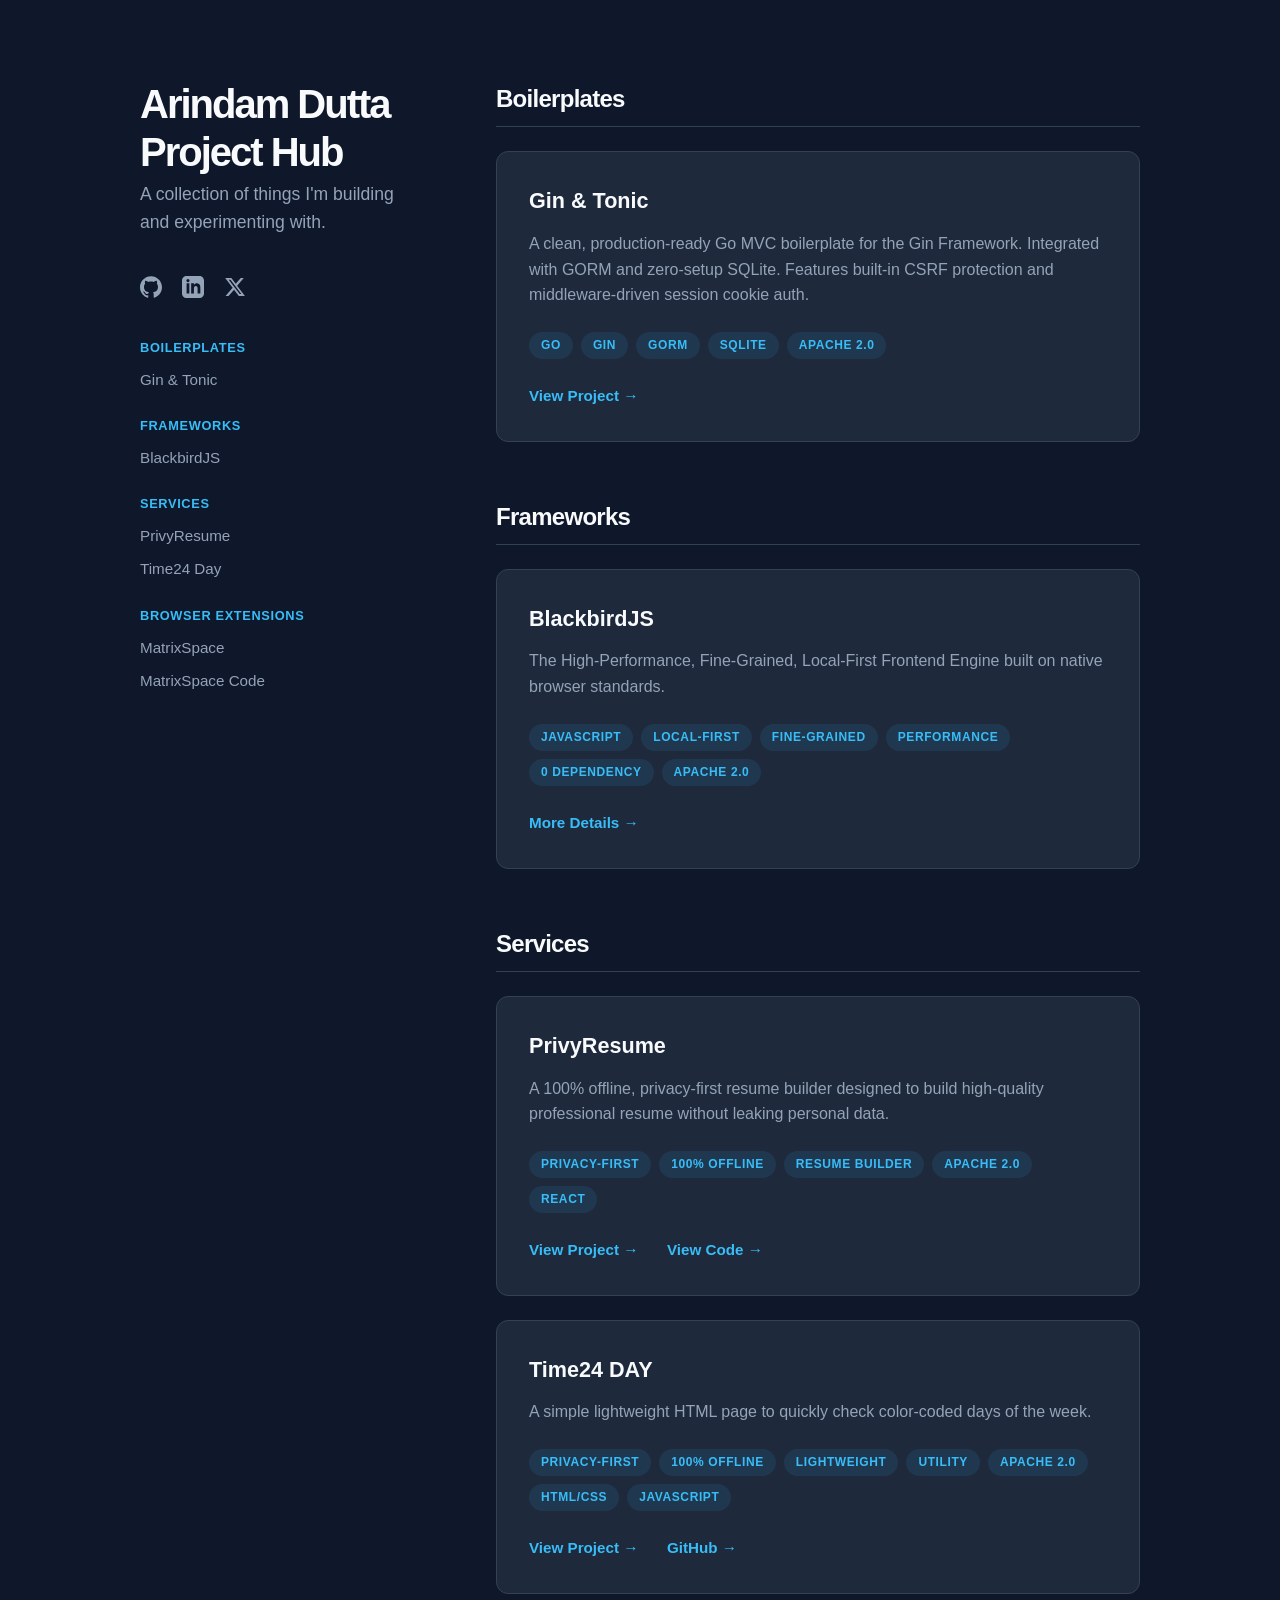
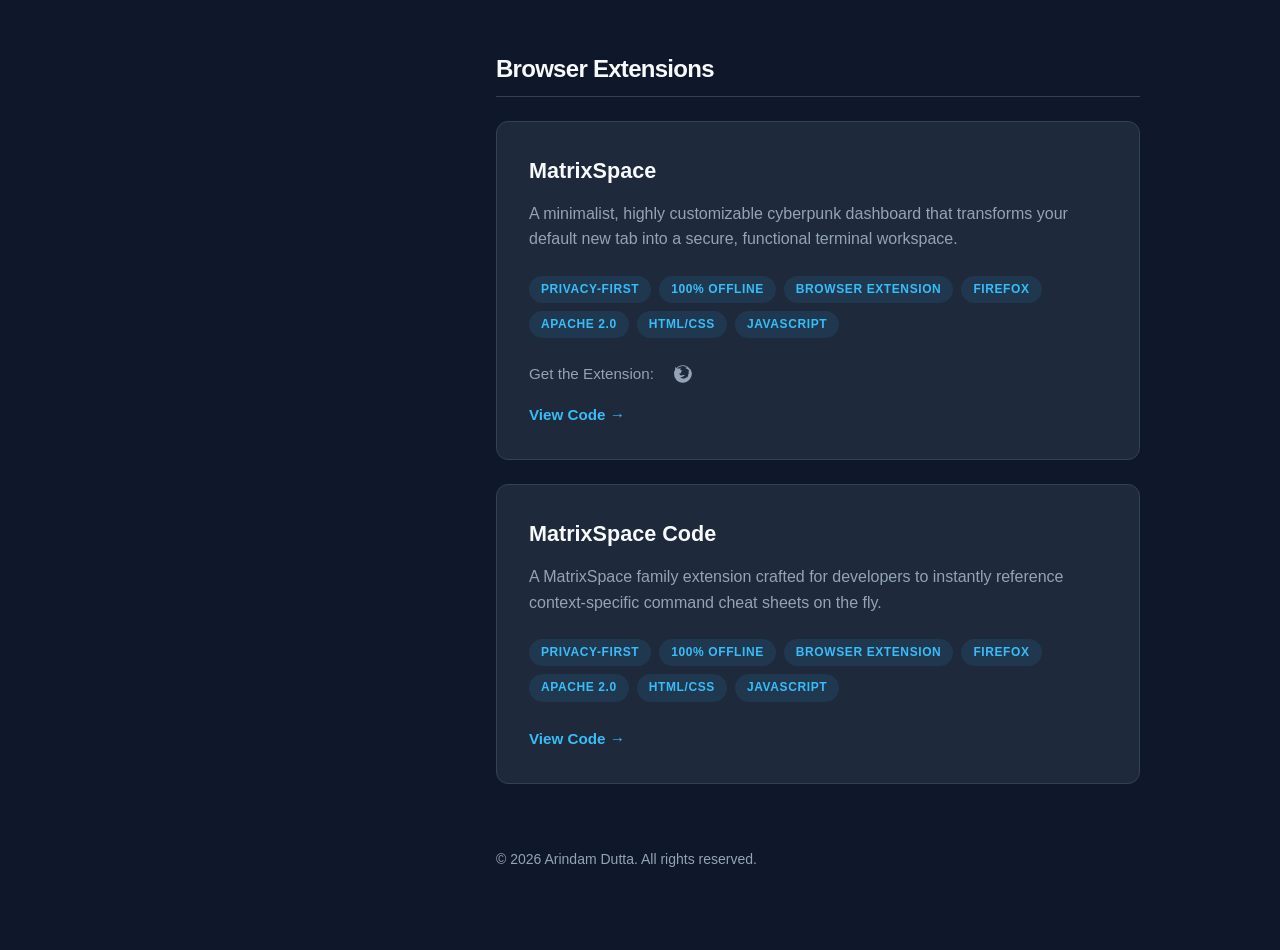
==== index.html @ efe8d9fe "Initial commit: Set up personal project hub hub site and license architecture" ====
<!DOCTYPE html>
<html lang="en">
<head>
    <meta charset="UTF-8">
    <meta name="viewport" content="width=device-width, initial-scale=1.0">
    <title>Project Hub | Arindam Dutta</title>
    <!-- Link to the external CSS file -->
    <link rel="stylesheet" href="style.css">
</head>
<body>

    <div class="container">
        <!-- Sidebar Section (Hidden completely on mobile, visible on desktop) -->
        <aside class="sidebar">
            <div class="sidebar-content">
                <div class="brand">
                    <h1>Arindam Dutta <br />Project Hub</h1>
                    <p>A collection of things I'm building and experimenting with.</p>
                </div>

                <!-- Social Icons Section -->
                <div class="social-links">
                    <a href="https://github.com/adu013" class="social-icon" target="_blank" rel="noopener noreferrer" title="GitHub">
                        <svg viewBox="0 0 24 24"><path d="M12 .297c-6.63 0-12 5.373-12 12 0 5.303 3.438 9.8 8.205 11.385.6.113.82-.258.82-.577 0-.285-.01-1.04-.015-2.04-3.338.724-4.042-1.61-4.042-1.61C4.422 18.07 3.633 17.7 3.633 17.7c-1.087-.744.084-.729.084-.729 1.205.084 1.838 1.236 1.838 1.236 1.07 1.835 2.809 1.305 3.495.998.108-.776.417-1.305.76-1.605-2.665-.3-5.466-1.332-5.466-5.93 0-1.31.465-2.38 1.235-3.22-.135-.303-.54-1.523.105-3.176 0 0 1.005-.322 3.3 1.23.96-.267 1.98-.399 3-.405 1.02.006 2.04.138 3 .405 2.28-1.552 3.285-1.23 3.285-1.23.645 1.653.24 2.873.12 3.176.765.84 1.23 1.91 1.23 3.22 0 4.61-2.805 5.625-5.475 5.92.42.36.81 1.096.81 2.22 0 1.606-.015 2.896-.015 3.286 0 .315.21.69.825.57C20.565 22.092 24 17.592 24 12.297c0-6.627-5.373-12-12-12"/></svg>
                    </a>
                    <a href="https://linkedin.com/in/adu013" class="social-icon" target="_blank" rel="noopener noreferrer" title="LinkedIn">
                        <svg viewBox="0 0 24 24"><path d="M19 0h-14c-2.761 0-5 2.239-5 5v14c0 2.761 2.239 5 5 5h14c2.762 0 5-2.239 5-5v-14c0-2.761-2.238-5-5-5zm-11 19h-3v-11h3v11zm-1.5-12.268c-.966 0-1.75-.779-1.75-1.75s.784-1.75 1.75-1.75 1.75.779 1.75 1.75-.784 1.75-1.75 1.75zm13.5 12.268h-3v-5.604c0-3.368-4-3.113-4 0v5.604h-3v-11h3v1.765c1.396-2.586 7-2.777 7 2.476v6.759z"/></svg>
                    </a>
                    <a href="https://x.com/adu013" class="social-icon" target="_blank" rel="noopener noreferrer" title="X (Twitter)">
                        <svg viewBox="0 0 24 24"><path d="M18.244 2.25h3.308l-7.227 8.26 8.502 11.24H16.17l-5.214-6.817L4.99 21.75H1.68l7.73-8.835L1.254 2.25H8.08l4.713 6.231zm-1.161 17.52h1.833L7.084 4.126H5.117z"/></svg>
                    </a>
                </div>

                <!-- Grouped Navigation Menu -->
                <nav class="project-nav">
                    <!-- Boilerplates Section -->
                    <div class="nav-group">
                        <h3>Boilerplates</h3>
                        <ul>
                            <li><a href="#gin-and-tonic">Gin & Tonic</a></li>
                        </ul>
                    </div>

                    <!-- Frameworks Section -->
                    <div class="nav-group">
                        <h3>Frameworks</h3>
                        <ul>
                            <li><a href="#blackbirdjs">BlackbirdJS</a></li>
                        </ul>
                    </div>

                    <!-- Services Section -->
                    <div class="nav-group">
                        <h3>Services</h3>
                        <ul>
                            <li><a href="#privy-resume">PrivyResume</a></li>
                            <li><a href="#time24-day">Time24 Day</a></li>
                        </ul>
                    </div>

                    <div class="nav-group">
    <h3>Browser Extensions</h3>
    <ul>
        <li><a href="#matrixspace">MatrixSpace</a></li>
        <li><a href="#matrixspace-code">MatrixSpace Code</a></li>
    </ul>
</div>

                </nav>
            </div>
        </aside>

        <!-- Main Project Content -->
        <div class="main-content">
            <!-- Mobile Heading (Only visible on small viewports) -->
            <div class="mobile-heading">
                <h1>Arindam Dutta <br />Project Hub</h1>
                <p>A collection of things I'm building and experimenting with.</p>
            </div>

            <main class="project-list">
<!-- Boilerplates Section -->
<section class="project-section">
    <h2 class="section-title">Boilerplates</h2>

    <!-- Gin & Tonic Card -->
    <div class="card" id="gin-and-tonic">
        <div class="card-content">
            <h2>Gin &amp; Tonic</h2>
            <p>A clean, production-ready Go MVC boilerplate for the Gin Framework. Integrated with GORM and zero-setup SQLite. Features built-in CSRF protection and middleware-driven session cookie auth.</p>
            <div class="tags">
                <span class="tag">Go</span>
                <span class="tag">Gin</span>
                <span class="tag">GORM</span>
                <span class="tag">SQLite</span>
                <span class="tag">Apache 2.0</span>
            </div>
        </div>
        <div class="card-links">
            <a href="https://github.com" target="_blank">View Project &rarr;</a>
        </div>
    </div>
</section>

                <!-- Frameworks Section -->
<section class="project-section">
    <h2 class="section-title">Frameworks</h2>

    <!-- BlackbirdJS Card -->
    <div class="card" id="blackbirdjs">
        <div class="card-content">
            <h2>BlackbirdJS</h2>
            <p>The High-Performance, Fine-Grained, Local-First Frontend Engine built on native browser standards.</p>
            <div class="tags">
                <span class="tag">JavaScript</span>
                <span class="tag">Local-First</span>
                <span class="tag">Fine-Grained</span>
                <span class="tag">Performance</span>
                <span class="tag">0 Dependency</span>
                <span class="tag">Apache 2.0</span>
            </div>
        </div>
        <div class="card-links">
            <a href="https://blackbirdjs.dev" target="_blank">More Details &rarr;</a>
        </div>
    </div>
</section>


                    <!-- Services Section -->
<section class="project-section">
    <h2 class="section-title">Services</h2>

    <!-- PrivyResume Card -->
    <div class="card" id="privy-resume">
        <div class="card-content">
            <h2>PrivyResume</h2>
            <p>A 100% offline, privacy-first resume builder designed to build high-quality professional resume without leaking personal data.</p>
            <div class="tags">
                <span class="tag">Privacy-first</span>
                <span class="tag">100% Offline</span>
                <span class="tag">Resume Builder</span>
                <span class="tag">Apache 2.0</span>
                <span class="tag">React</span>
            </div>
        </div>
        <div class="card-links">
            <a href="https://privy-resume.traxrep.com/" target="_blank">View Project &rarr;</a>
            <a href="https://github.com/adu013/privy-resume" target="_blank" style="margin-left: 1.5rem;">View Code &rarr;</a>
        </div>
    </div>

    <!-- Time24 DAY Card -->
    <div class="card" id="time24-day">
        <div class="card-content">
            <h2>Time24 DAY</h2>
            <p>A simple lightweight HTML page to quickly check color-coded days of the week.</p>
            <div class="tags">
                <span class="tag">Privacy-first</span>
                <span class="tag">100% Offline</span>
                <span class="tag">Lightweight</span>
                <span class="tag">Utility</span>
                <span class="tag">Apache 2.0</span>
                <span class="tag">HTML/CSS</span>
                <span class="tag">JavaScript</span>
            </div>
        </div>
        <div class="card-links">
            <a href="https://day.time24.cc" target="_blank">View Project &rarr;</a>
            <a href="https://github.com/adu013/day.time24" target="_blank" style="margin-left: 1.5rem;">GitHub &rarr;</a>
        </div>
    </div>
</section>


                <!-- Browser Extensions Section -->
<section class="project-section">
    <h2 class="section-title">Browser Extensions</h2>

    <!-- MatrixSpace Dashboard Card -->
    <div class="card" id="matrixspace">
        <div class="card-content">
            <h2>MatrixSpace</h2>
            <p>A minimalist, highly customizable cyberpunk dashboard that transforms your default new tab into a secure, functional terminal workspace.</p>
            <div class="tags">
                <span class="tag">Privacy-first</span>
                <span class="tag">100% Offline</span>
                <span class="tag">Browser Extension</span>
                <span class="tag">Firefox</span>
                <span class="tag">Apache 2.0</span>
                <span class="tag">HTML/CSS</span>
                <span class="tag">JavaScript</span>
            </div>
        </div>
        <div class="browsers-links" style="margin-bottom: 0.95rem;">
          Get the Extension:
          <a class="browsers-icon" href="https://addons.mozilla.org/en-US/firefox/addon/matrixspace/" target="_blank" title="Get the extention for Firefox">
            <svg viewBox="0 0 512 512" enable-background="new 0 0 512 512" xml:space="preserve"><g id="SVGRepo_bgCarrier" stroke-width="0"></g><g id="SVGRepo_tracerCarrier" stroke-linecap="round" stroke-linejoin="round"></g><g id="SVGRepo_iconCarrier"> <g id="b75708d097f2188dff6617b0f00facd0"> <path display="inline" d="M511.485,207.83c-0.149-4.707-10.306,22.244-10.711,17.619c-3.021-34.426-10.251-75.365-28.45-103.482 c1.014,5.525-2.582,10.542-5.575,15.052C424.72,60.698,343.521,8.981,250.235,8.981c-72.646,0-137.963,31.362-183.161,81.282 c-4.978-9.444-8.688-22.049-11.08-37.801c-17.838,17.488-26.707,48.39-26.604,92.791c-1.966,3.915-3.83,7.889-5.591,11.918 c-4.381,6.628-10.15,15.579-13.089,20.917C3.072,191.714,0.882,203.031,0.5,212.703c0.062-0.099,0.12-0.189,0.176-0.28 c0.065,2.001,0.326,3.932,0.843,5.736l5.295-4.312c-2.355,13.7-3.597,27.78-3.597,42.152 c0,136.425,110.593,247.019,247.019,247.019c0.391,0,0.779-0.013,1.169-0.015c0.517,0.003,1.031,0.015,1.548,0.015 c0.828,0,1.652-0.023,2.478-0.03c69.305-0.684,131.78-29.888,176.232-76.461c34.243-35.873,63.716-87.972,71.458-139.32 c1.825-12.113,3.616-18.271,4.755-34.171C508.503,244.273,511.749,216.195,511.485,207.83z M161.783,46.594 c28.005-11.845,57.765-17.851,88.453-17.851c30.688,0,60.448,6.006,88.452,17.851c10.745,4.545,21.049,9.882,30.883,15.958 c-18.2-4.293-39.017-6.815-62.39-7.5c12.562,2.506,23.224,5.621,31.837,9.574c13.293,5.867,22.031,13.412,26.112,22.39 c-12.339-2.272-23.471-1.434-33.291,2.396c70.398,27.772,103.808,60.82,99.971,99.008c-5.148-8.02-11.979-13.288-20.719-15.917 c10.782,41.903,11.863,76.5,3.125,103.799c-5.988-18.202-8.148-38.028-13.063-41.858c6.838,56.153-5.739,106.624-31.001,133.68 c4.786-16.521,6.708-30.044,5.62-40.708c-29.683,44.426-60.094,58.476-97.936,59.917c-14.956-0.128-29.088-2.392-42.375-6.71 c-0.137,0.005-0.272,0-0.407,0.005c0.131-0.005,0.262-0.009,0.394-0.013c-19.497-6.537-37.18-17.682-52.898-33.533 c24.564,2.046,46.958-2.21,66.679-12.187l32.327-20.964l-0.119-0.107c4.191-1.557,8.14-1.442,11.977,0.354 c7.898-1.077,10.643-5.268,8.013-12.327c-3.825-5.268-9.574-10.058-16.998-14.24c-16.165-8.392-33.045-7.076-50.643,4.059 c-16.765,9.463-32.925,9.102-48.608-0.961c-10.298-7.056-20.232-16.519-29.811-28.369l-3.834-5.624l14.727-19.755 c10.541,0.957,22.633,3.348,36.275,7.301c2.275-13.05-0.716-26.7-8.976-40.703c0-0.124,0-0.243,0-0.243 c12.813-11.854,24.187-20.471,33.878-25.98c4.315-2.276,10.298-17.956,5.992-20.594c-8.978,0.485-17.961-0.115-26.938-1.915 l-0.12,0.361c-3.715-1.077-8.381-4.311-14.13-9.82l-14.727-14.365c0,0-4.429-5.029-4.072-5.268 c2.034-10.897,5.392-20.232,10.178-28.257c0,0,15.083-17.356,28.62-26.457c-25.148,3.114-47.895,14.369-68.127,33.767 c-16.761-6.114-36.634-4.791-59.505,3.944l0.118-0.115c-1.72-0.789-3.37-1.758-4.954-2.896c3.142-3.557,6.392-7.036,9.771-10.415 C110.417,74.427,134.724,58.039,161.783,46.594z"> </path> </g> </g></svg>
          </a>
          <!-- <a class="browsers-icon" href="https://addons.mozilla.org/en-US/firefox/addon/matrixspace/" target="_blank" title="Get the extention for Chrome">
            <svg viewBox="0 0 32 32"><g id="SVGRepo_bgCarrier" stroke-width="0"></g><g id="SVGRepo_tracerCarrier" stroke-linecap="round" stroke-linejoin="round"></g><g id="SVGRepo_iconCarrier"> <path d="M21.25 11.031h-10.063c-0.969 0-1.844 0.313-2.625 0.781-1.344 0.844-2.25 2.344-2.313 4.031l-3.875-6.719c2.063-2.625 5.219-4.344 8.813-4.344 4.406 0 8.25 2.563 10.063 6.25zM1.875 9.75l5 8.688c0.031 0.031 0.031 0.063 0.063 0.094 0.438 0.781 1.125 1.406 1.938 1.844 0.719 0.344 1.469 0.594 2.313 0.594s1.625-0.25 2.344-0.594l-3.906 6.719c-5.438-0.781-9.625-5.438-9.625-11.094 0-2.313 0.688-4.469 1.875-6.25zM13.813 11.813h7.781c0.5 1.281 0.813 2.719 0.813 4.188 0 6.188-5.031 11.188-11.219 11.188-0.25 0-0.469 0-0.719-0.031l5-8.625c0.031-0.031 0.031-0.063 0.063-0.094 0.406-0.75 0.625-1.563 0.625-2.438v-0.156c-0.063-1.688-1-3.188-2.344-4.031zM7.469 16c0-2.094 1.625-3.75 3.719-3.75s3.75 1.656 3.75 3.75-1.656 3.75-3.75 3.75-3.719-1.656-3.719-3.75z"></path> </g></svg>
          </a> -->
        </div>
        <div class="card-links">
            <a href="https://github.com/adu013/matrixspace" target="_blank">View Code &rarr;</a>
        </div>
    </div>

    <!-- MatrixSpace Cheat Sheet Card -->
    <div class="card" id="matrixspace-code">
        <div class="card-content">
            <h2>MatrixSpace Code</h2>
            <p>A MatrixSpace family extension crafted for developers to instantly reference context-specific command cheat sheets on the fly.</p>
            <div class="tags">
                <span class="tag">Privacy-first</span>
                <span class="tag">100% Offline</span>
                <span class="tag">Browser Extension</span>
                <span class="tag">Firefox</span>
                <span class="tag">Apache 2.0</span>
                <span class="tag">HTML/CSS</span>
                <span class="tag">JavaScript</span>
            </div>
        </div>
        <!-- <div class="browsers-links" style="margin-bottom: 0.95rem;">
          Get the Extension:
          <a class="browsers-icon" href="https://addons.mozilla.org/en-US/firefox/addon/matrixspace/" target="_blank" title="Get the extention for Firefox">
            <svg viewBox="0 0 512 512" enable-background="new 0 0 512 512" xml:space="preserve"><g id="SVGRepo_bgCarrier" stroke-width="0"></g><g id="SVGRepo_tracerCarrier" stroke-linecap="round" stroke-linejoin="round"></g><g id="SVGRepo_iconCarrier"> <g id="b75708d097f2188dff6617b0f00facd0"> <path display="inline" d="M511.485,207.83c-0.149-4.707-10.306,22.244-10.711,17.619c-3.021-34.426-10.251-75.365-28.45-103.482 c1.014,5.525-2.582,10.542-5.575,15.052C424.72,60.698,343.521,8.981,250.235,8.981c-72.646,0-137.963,31.362-183.161,81.282 c-4.978-9.444-8.688-22.049-11.08-37.801c-17.838,17.488-26.707,48.39-26.604,92.791c-1.966,3.915-3.83,7.889-5.591,11.918 c-4.381,6.628-10.15,15.579-13.089,20.917C3.072,191.714,0.882,203.031,0.5,212.703c0.062-0.099,0.12-0.189,0.176-0.28 c0.065,2.001,0.326,3.932,0.843,5.736l5.295-4.312c-2.355,13.7-3.597,27.78-3.597,42.152 c0,136.425,110.593,247.019,247.019,247.019c0.391,0,0.779-0.013,1.169-0.015c0.517,0.003,1.031,0.015,1.548,0.015 c0.828,0,1.652-0.023,2.478-0.03c69.305-0.684,131.78-29.888,176.232-76.461c34.243-35.873,63.716-87.972,71.458-139.32 c1.825-12.113,3.616-18.271,4.755-34.171C508.503,244.273,511.749,216.195,511.485,207.83z M161.783,46.594 c28.005-11.845,57.765-17.851,88.453-17.851c30.688,0,60.448,6.006,88.452,17.851c10.745,4.545,21.049,9.882,30.883,15.958 c-18.2-4.293-39.017-6.815-62.39-7.5c12.562,2.506,23.224,5.621,31.837,9.574c13.293,5.867,22.031,13.412,26.112,22.39 c-12.339-2.272-23.471-1.434-33.291,2.396c70.398,27.772,103.808,60.82,99.971,99.008c-5.148-8.02-11.979-13.288-20.719-15.917 c10.782,41.903,11.863,76.5,3.125,103.799c-5.988-18.202-8.148-38.028-13.063-41.858c6.838,56.153-5.739,106.624-31.001,133.68 c4.786-16.521,6.708-30.044,5.62-40.708c-29.683,44.426-60.094,58.476-97.936,59.917c-14.956-0.128-29.088-2.392-42.375-6.71 c-0.137,0.005-0.272,0-0.407,0.005c0.131-0.005,0.262-0.009,0.394-0.013c-19.497-6.537-37.18-17.682-52.898-33.533 c24.564,2.046,46.958-2.21,66.679-12.187l32.327-20.964l-0.119-0.107c4.191-1.557,8.14-1.442,11.977,0.354 c7.898-1.077,10.643-5.268,8.013-12.327c-3.825-5.268-9.574-10.058-16.998-14.24c-16.165-8.392-33.045-7.076-50.643,4.059 c-16.765,9.463-32.925,9.102-48.608-0.961c-10.298-7.056-20.232-16.519-29.811-28.369l-3.834-5.624l14.727-19.755 c10.541,0.957,22.633,3.348,36.275,7.301c2.275-13.05-0.716-26.7-8.976-40.703c0-0.124,0-0.243,0-0.243 c12.813-11.854,24.187-20.471,33.878-25.98c4.315-2.276,10.298-17.956,5.992-20.594c-8.978,0.485-17.961-0.115-26.938-1.915 l-0.12,0.361c-3.715-1.077-8.381-4.311-14.13-9.82l-14.727-14.365c0,0-4.429-5.029-4.072-5.268 c2.034-10.897,5.392-20.232,10.178-28.257c0,0,15.083-17.356,28.62-26.457c-25.148,3.114-47.895,14.369-68.127,33.767 c-16.761-6.114-36.634-4.791-59.505,3.944l0.118-0.115c-1.72-0.789-3.37-1.758-4.954-2.896c3.142-3.557,6.392-7.036,9.771-10.415 C110.417,74.427,134.724,58.039,161.783,46.594z"> </path> </g> </g></svg>
          </a>
        </div> -->
        <div class="card-links">
            <a href="https://github.com/adu013/matrixspace-code" target="_blank">View Code &rarr;</a>
        </div>
    </div>
</section>


            </main>

            <footer>
                <p>&copy; 2026 Arindam Dutta. All rights reserved.</p>
            </footer>
        </div>
    </div>

</body>
</html>
---- style.css ----
:root {
    --bg-color: #0f172a;
    --card-bg: #1e293b;
    --text-main: #f8fafc;
    --text-muted: #94a3b8;
    --accent: #38bdf8;
    --accent-hover: #7dd3fc;
    --border: #334155;
}

html {
    scroll-behavior: smooth;
    scroll-padding-top: 2rem;
}

* {
    box-sizing: border-box;
    margin: 0;
    padding: 0;
}

body {
    background-color: var(--bg-color);
    color: var(--text-main);
    font-family: -apple-system, BlinkMacSystemFont, "Segoe UI", Roboto, Helvetica, Arial, sans-serif;
    line-height: 1.6;
    padding: 3rem 1rem;
}

.container {
    max-width: 1000px;
    margin: 0 auto;
    display: flex;
    flex-direction: column;
}

/* Sidebar is completely hidden by default (mobile view) */
.sidebar {
    display: none;
}

/* Header context visible only on mobile view to explain the site */
.mobile-heading {
    margin-bottom: 3rem;
}

.mobile-heading h1 {
    font-size: 2.25rem;
    font-weight: 800;
    letter-spacing: -0.05em;
    margin-bottom: 0.5rem;
}

.mobile-heading p {
    color: var(--text-muted);
    font-size: 1.1rem;
}

/* Main Content Styles */
.main-content {
    width: 100%;
}

.project-list {
    display: flex;
    flex-direction: column;
    gap: 3.5rem;
}

.project-section {
    display: flex;
    flex-direction: column;
    gap: 1.5rem;
}

.section-title {
    font-size: 1.5rem;
    font-weight: 700;
    letter-spacing: -0.03em;
    border-bottom: 1px solid var(--border);
    padding-bottom: 0.5rem;
    color: var(--text-main);
}

.card {
    background-color: var(--card-bg);
    border: 1px solid var(--border);
    border-radius: 0.75rem;
    padding: 2rem;
    transition: transform 0.2s, border-color 0.2s;
    scroll-margin-top: 2rem;
}

.card:hover {
    transform: translateY(-2px);
    border-color: var(--accent);
}

.card-content h2 {
    font-size: 1.35rem;
    margin-bottom: 0.75rem;
}

.card-content p {
    color: var(--text-muted);
    font-size: 1rem;
    margin-bottom: 1.5rem;
}

.card-links-grouped {
    display: flex;
    flex-wrap: wrap;
    gap: 1rem;
    margin-top: auto;
}

.link-btn {
    text-decoration: none;
    font-size: 0.9rem;
    font-weight: 600;
    padding: 0.5rem 1rem;
    border-radius: 0.375rem;
    display: inline-flex;
    align-items: center;
    gap: 0.5rem;
    transition: background-color 0.2s, color 0.2s;
}

.github-btn {
    background-color: #334155;
    color: var(--text-main);
}

.github-btn:hover {
    background-color: #475569;
}

.firefox-btn {
    background-color: rgba(56, 189, 248, 0.1);
    color: var(--accent);
    border: 1px solid rgba(56, 189, 248, 0.2);
}

.firefox-btn:hover {
    background-color: rgba(56, 189, 248, 0.2);
    color: var(--accent-hover);
}

.btn-icon {
    width: 16px;
    height: 16px;
    fill: currentColor;
}

.tags {
    display: flex;
    flex-wrap: wrap;
    gap: 0.5rem;
    margin-bottom: 1.5rem;
}

.tag {
    background-color: rgba(56, 189, 248, 0.1);
    color: var(--accent);
    font-size: 0.75rem;
    font-weight: 600;
    padding: 0.25rem 0.75rem;
    border-radius: 9999px;
    text-transform: uppercase;
    letter-spacing: 0.05em;
}

.card-links a {
    color: var(--accent);
    text-decoration: none;
    font-size: 0.95rem;
    font-weight: 600;
    display: inline-flex;
    align-items: center;
}

.card-links a:hover {
    color: var(--accent-hover);
    text-decoration: underline;
}

.browsers-links {
    display: flex;
    gap: 1.25rem;
    color: var(--text-muted);
    font-size: 0.95rem;
}

.browsers-icon {
    color: var(--text-muted);
    transition: color 0.2s, transform 0.2s;
    display: inline-flex;
    align-items: center;
}

.browsers-icon:hover {
    color: var(--accent);
    transform: translateY(-1px);
}

.browsers-icon svg {
    width: 18px;
    height: 18px;
    fill: currentColor;
}

footer {
    margin-top: 4rem;
    text-align: left;
    color: var(--text-muted);
    font-size: 0.875rem;
}

/* Desktop Widescreen Media Query */
@media (min-width: 768px) {
    body {
        padding: 5rem 2rem;
    }

    .container {
        flex-direction: row;
        gap: 5rem;
    }

    /* Hide the mobile placeholder text on desktops */
    .mobile-heading {
        display: none;
    }

    /* Bring back the desktop-specific sticky sidebar layout */
    .sidebar {
        display: block;
        position: -webkit-sticky;
        position: sticky;
        top: 5rem;
        width: 30%;
        height: fit-content;
    }

    .sidebar-content {
        display: flex;
        flex-direction: column;
        gap: 2.5rem;
    }

    h1 {
        font-size: 2.5rem;
        font-weight: 800;
        letter-spacing: -0.05em;
        line-height: 1.2;
        margin-bottom: 0.25rem;
    }

    .sidebar p {
        color: var(--text-muted);
        font-size: 1.1rem;
    }

    /* Sidebar Grouped Navigation Layout */
    .project-nav {
        display: flex;
        flex-direction: column;
        gap: 1.5rem;
    }

    .nav-group h3 {
        font-size: 0.8rem;
        text-transform: uppercase;
        letter-spacing: 0.05em;
        color: var(--accent);
        margin-bottom: 0.5rem;
    }

    .project-nav ul {
        list-style: none;
        display: flex;
        flex-direction: column;
        gap: 0.5rem;
    }

    .project-nav a {
        color: var(--text-muted);
        text-decoration: none;
        font-size: 0.95rem;
        font-weight: 500;
        transition: color 0.2s;
    }

    .project-nav a:hover {
        color: var(--text-main);
    }

    .social-links {
        display: flex;
        gap: 1.25rem;
        color: var(--text-muted);
    }

    .social-icon {
        color: var(--text-muted);
        transition: color 0.2s, transform 0.2s;
        display: inline-flex;
        align-items: center;
    }

    .social-icon:hover {
        color: var(--accent);
        transform: translateY(-1px);
    }

    .social-icon svg {
        width: 22px;
        height: 22px;
        fill: currentColor;
    }

    .main-content {
        width: 70%;
    }

    html {
        scroll-padding-top: 5rem;
    }
}
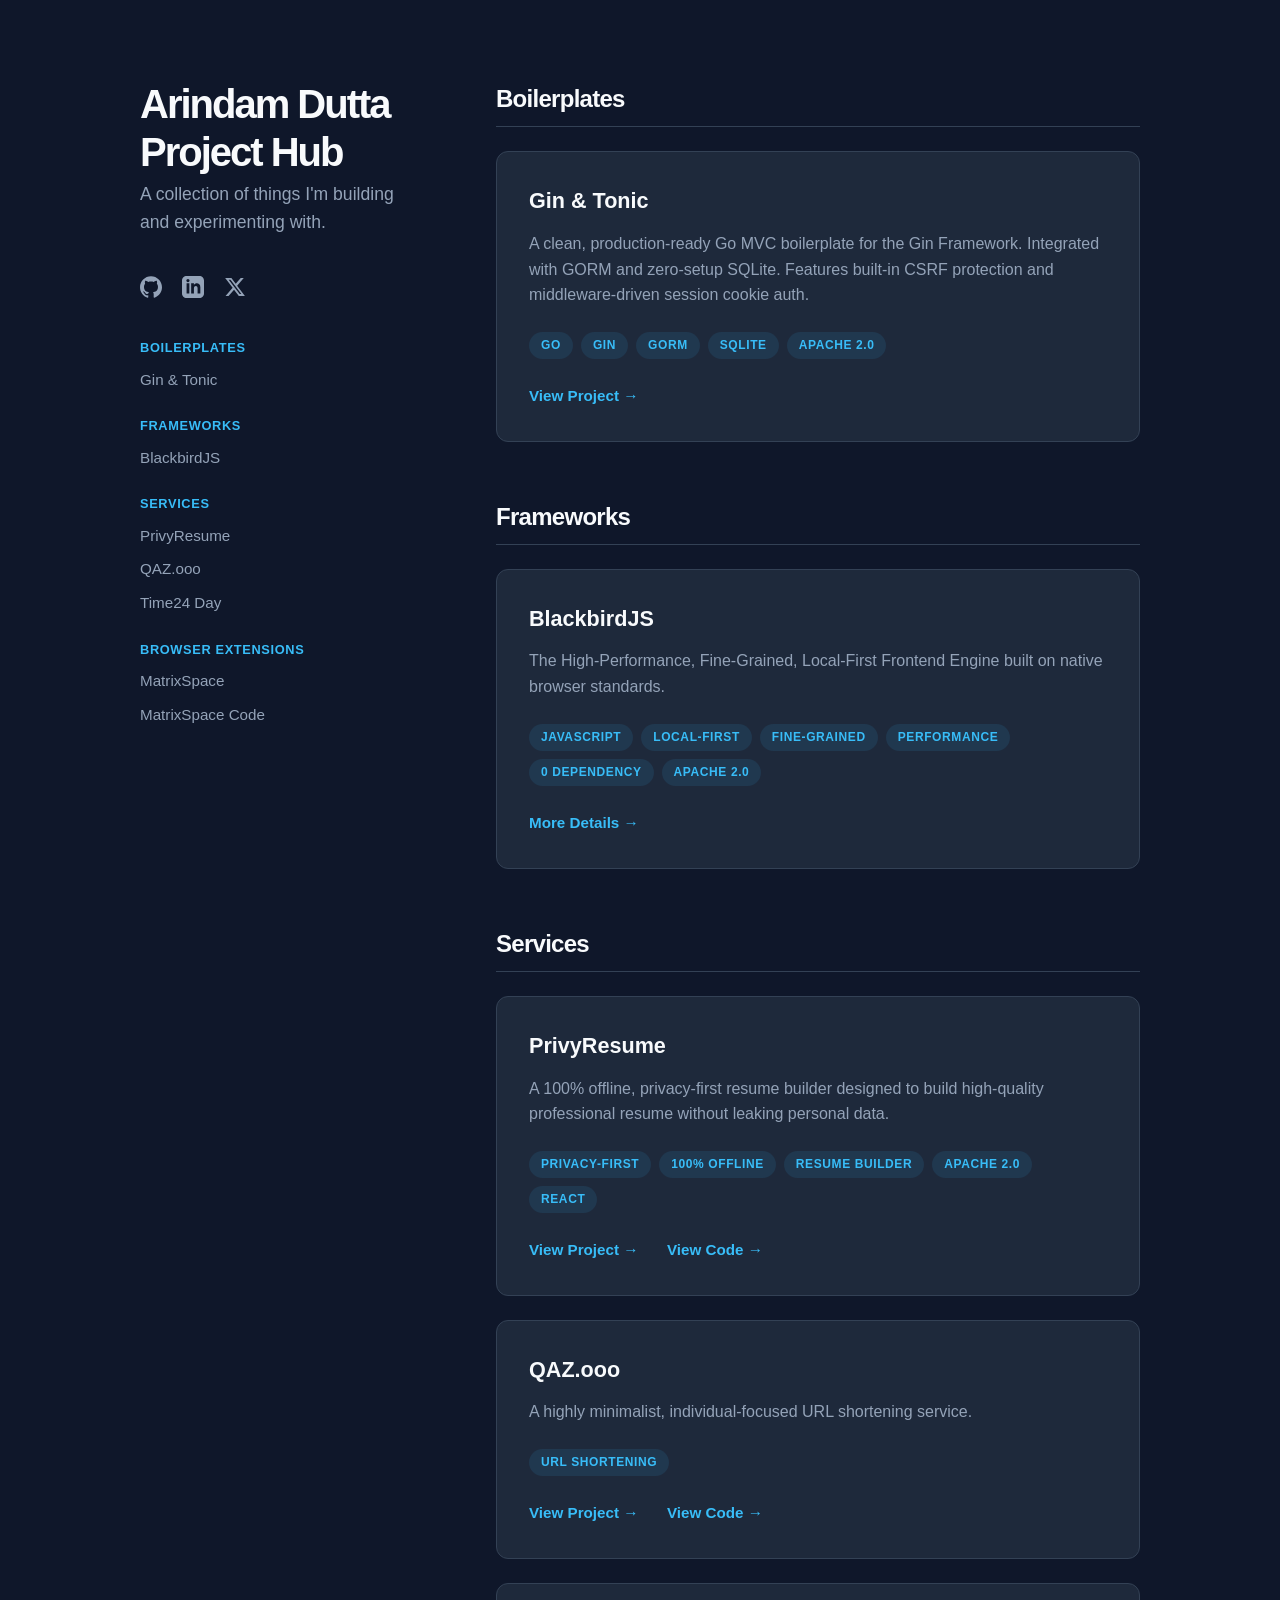
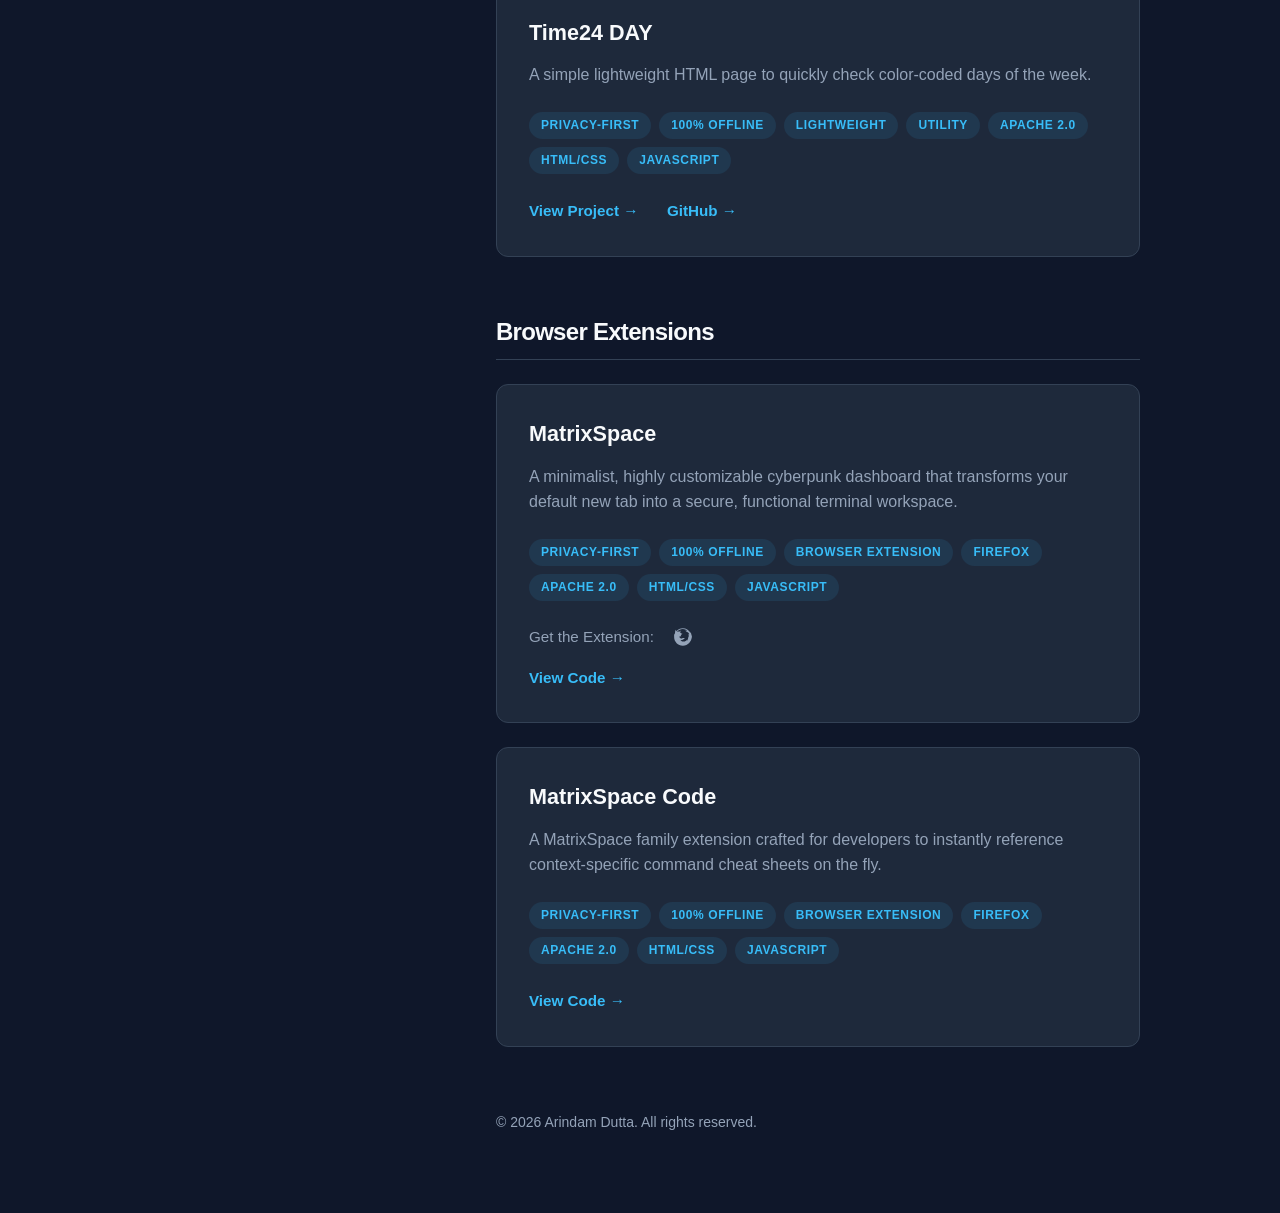
==== commit 234f3d7e: "feat: add project section - qaz.ooo" ====
--- a/index.html
+++ b/index.html
@@ -1,161 +1,195 @@
 <!DOCTYPE html>
 <html lang="en">
+
 <head>
-    <meta charset="UTF-8">
-    <meta name="viewport" content="width=device-width, initial-scale=1.0">
-    <title>Project Hub | Arindam Dutta</title>
-    <!-- Link to the external CSS file -->
-    <link rel="stylesheet" href="style.css">
+  <meta charset="UTF-8">
+  <meta name="viewport" content="width=device-width, initial-scale=1.0">
+  <title>Project Hub | Arindam Dutta</title>
+  <!-- Link to the external CSS file -->
+  <link rel="stylesheet" href="style.css">
 </head>
+
 <body>
 
-    <div class="container">
-        <!-- Sidebar Section (Hidden completely on mobile, visible on desktop) -->
-        <aside class="sidebar">
-            <div class="sidebar-content">
-                <div class="brand">
-                    <h1>Arindam Dutta <br />Project Hub</h1>
-                    <p>A collection of things I'm building and experimenting with.</p>
-                </div>
-
-                <!-- Social Icons Section -->
-                <div class="social-links">
-                    <a href="https://github.com/adu013" class="social-icon" target="_blank" rel="noopener noreferrer" title="GitHub">
-                        <svg viewBox="0 0 24 24"><path d="M12 .297c-6.63 0-12 5.373-12 12 0 5.303 3.438 9.8 8.205 11.385.6.113.82-.258.82-.577 0-.285-.01-1.04-.015-2.04-3.338.724-4.042-1.61-4.042-1.61C4.422 18.07 3.633 17.7 3.633 17.7c-1.087-.744.084-.729.084-.729 1.205.084 1.838 1.236 1.838 1.236 1.07 1.835 2.809 1.305 3.495.998.108-.776.417-1.305.76-1.605-2.665-.3-5.466-1.332-5.466-5.93 0-1.31.465-2.38 1.235-3.22-.135-.303-.54-1.523.105-3.176 0 0 1.005-.322 3.3 1.23.96-.267 1.98-.399 3-.405 1.02.006 2.04.138 3 .405 2.28-1.552 3.285-1.23 3.285-1.23.645 1.653.24 2.873.12 3.176.765.84 1.23 1.91 1.23 3.22 0 4.61-2.805 5.625-5.475 5.92.42.36.81 1.096.81 2.22 0 1.606-.015 2.896-.015 3.286 0 .315.21.69.825.57C20.565 22.092 24 17.592 24 12.297c0-6.627-5.373-12-12-12"/></svg>
-                    </a>
-                    <a href="https://linkedin.com/in/adu013" class="social-icon" target="_blank" rel="noopener noreferrer" title="LinkedIn">
-                        <svg viewBox="0 0 24 24"><path d="M19 0h-14c-2.761 0-5 2.239-5 5v14c0 2.761 2.239 5 5 5h14c2.762 0 5-2.239 5-5v-14c0-2.761-2.238-5-5-5zm-11 19h-3v-11h3v11zm-1.5-12.268c-.966 0-1.75-.779-1.75-1.75s.784-1.75 1.75-1.75 1.75.779 1.75 1.75-.784 1.75-1.75 1.75zm13.5 12.268h-3v-5.604c0-3.368-4-3.113-4 0v5.604h-3v-11h3v1.765c1.396-2.586 7-2.777 7 2.476v6.759z"/></svg>
-                    </a>
-                    <a href="https://x.com/adu013" class="social-icon" target="_blank" rel="noopener noreferrer" title="X (Twitter)">
-                        <svg viewBox="0 0 24 24"><path d="M18.244 2.25h3.308l-7.227 8.26 8.502 11.24H16.17l-5.214-6.817L4.99 21.75H1.68l7.73-8.835L1.254 2.25H8.08l4.713 6.231zm-1.161 17.52h1.833L7.084 4.126H5.117z"/></svg>
-                    </a>
-                </div>
-
-                <!-- Grouped Navigation Menu -->
-                <nav class="project-nav">
-                    <!-- Boilerplates Section -->
-                    <div class="nav-group">
-                        <h3>Boilerplates</h3>
-                        <ul>
-                            <li><a href="#gin-and-tonic">Gin & Tonic</a></li>
-                        </ul>
-                    </div>
-
-                    <!-- Frameworks Section -->
-                    <div class="nav-group">
-                        <h3>Frameworks</h3>
-                        <ul>
-                            <li><a href="#blackbirdjs">BlackbirdJS</a></li>
-                        </ul>
-                    </div>
-
-                    <!-- Services Section -->
-                    <div class="nav-group">
-                        <h3>Services</h3>
-                        <ul>
-                            <li><a href="#privy-resume">PrivyResume</a></li>
-                            <li><a href="#time24-day">Time24 Day</a></li>
-                        </ul>
-                    </div>
-
-                    <div class="nav-group">
-    <h3>Browser Extensions</h3>
-    <ul>
-        <li><a href="#matrixspace">MatrixSpace</a></li>
-        <li><a href="#matrixspace-code">MatrixSpace Code</a></li>
-    </ul>
-</div>
-
-                </nav>
-            </div>
-        </aside>
-
-        <!-- Main Project Content -->
-        <div class="main-content">
-            <!-- Mobile Heading (Only visible on small viewports) -->
-            <div class="mobile-heading">
-                <h1>Arindam Dutta <br />Project Hub</h1>
-                <p>A collection of things I'm building and experimenting with.</p>
-            </div>
-
-            <main class="project-list">
-<!-- Boilerplates Section -->
-<section class="project-section">
-    <h2 class="section-title">Boilerplates</h2>
-
-    <!-- Gin & Tonic Card -->
-    <div class="card" id="gin-and-tonic">
-        <div class="card-content">
-            <h2>Gin &amp; Tonic</h2>
-            <p>A clean, production-ready Go MVC boilerplate for the Gin Framework. Integrated with GORM and zero-setup SQLite. Features built-in CSRF protection and middleware-driven session cookie auth.</p>
-            <div class="tags">
+  <div class="container">
+    <!-- Sidebar Section (Hidden completely on mobile, visible on desktop) -->
+    <aside class="sidebar">
+      <div class="sidebar-content">
+        <div class="brand">
+          <h1>Arindam Dutta <br />Project Hub</h1>
+          <p>A collection of things I'm building and experimenting with.</p>
+        </div>
+
+        <!-- Social Icons Section -->
+        <div class="social-links">
+          <a href="https://github.com/adu013" class="social-icon" target="_blank" rel="noopener noreferrer"
+            title="GitHub">
+            <svg viewBox="0 0 24 24">
+              <path
+                d="M12 .297c-6.63 0-12 5.373-12 12 0 5.303 3.438 9.8 8.205 11.385.6.113.82-.258.82-.577 0-.285-.01-1.04-.015-2.04-3.338.724-4.042-1.61-4.042-1.61C4.422 18.07 3.633 17.7 3.633 17.7c-1.087-.744.084-.729.084-.729 1.205.084 1.838 1.236 1.838 1.236 1.07 1.835 2.809 1.305 3.495.998.108-.776.417-1.305.76-1.605-2.665-.3-5.466-1.332-5.466-5.93 0-1.31.465-2.38 1.235-3.22-.135-.303-.54-1.523.105-3.176 0 0 1.005-.322 3.3 1.23.96-.267 1.98-.399 3-.405 1.02.006 2.04.138 3 .405 2.28-1.552 3.285-1.23 3.285-1.23.645 1.653.24 2.873.12 3.176.765.84 1.23 1.91 1.23 3.22 0 4.61-2.805 5.625-5.475 5.92.42.36.81 1.096.81 2.22 0 1.606-.015 2.896-.015 3.286 0 .315.21.69.825.57C20.565 22.092 24 17.592 24 12.297c0-6.627-5.373-12-12-12" />
+            </svg>
+          </a>
+          <a href="https://linkedin.com/in/adu013" class="social-icon" target="_blank" rel="noopener noreferrer"
+            title="LinkedIn">
+            <svg viewBox="0 0 24 24">
+              <path
+                d="M19 0h-14c-2.761 0-5 2.239-5 5v14c0 2.761 2.239 5 5 5h14c2.762 0 5-2.239 5-5v-14c0-2.761-2.238-5-5-5zm-11 19h-3v-11h3v11zm-1.5-12.268c-.966 0-1.75-.779-1.75-1.75s.784-1.75 1.75-1.75 1.75.779 1.75 1.75-.784 1.75-1.75 1.75zm13.5 12.268h-3v-5.604c0-3.368-4-3.113-4 0v5.604h-3v-11h3v1.765c1.396-2.586 7-2.777 7 2.476v6.759z" />
+            </svg>
+          </a>
+          <a href="https://x.com/adu013" class="social-icon" target="_blank" rel="noopener noreferrer"
+            title="X (Twitter)">
+            <svg viewBox="0 0 24 24">
+              <path
+                d="M18.244 2.25h3.308l-7.227 8.26 8.502 11.24H16.17l-5.214-6.817L4.99 21.75H1.68l7.73-8.835L1.254 2.25H8.08l4.713 6.231zm-1.161 17.52h1.833L7.084 4.126H5.117z" />
+            </svg>
+          </a>
+        </div>
+
+        <!-- Grouped Navigation Menu -->
+        <nav class="project-nav">
+          <!-- Boilerplates Section -->
+          <div class="nav-group">
+            <h3>Boilerplates</h3>
+            <ul>
+              <li><a href="#gin-and-tonic">Gin & Tonic</a></li>
+            </ul>
+          </div>
+
+          <!-- Frameworks Section -->
+          <div class="nav-group">
+            <h3>Frameworks</h3>
+            <ul>
+              <li><a href="#blackbirdjs">BlackbirdJS</a></li>
+            </ul>
+          </div>
+
+          <!-- Services Section -->
+          <div class="nav-group">
+            <h3>Services</h3>
+            <ul>
+              <li><a href="#privy-resume">PrivyResume</a></li>
+              <li><a href="#qazooo">QAZ.ooo</a></li>
+              <li><a href="#time24-day">Time24 Day</a></li>
+            </ul>
+          </div>
+
+          <div class="nav-group">
+            <h3>Browser Extensions</h3>
+            <ul>
+              <li><a href="#matrixspace">MatrixSpace</a></li>
+              <li><a href="#matrixspace-code">MatrixSpace Code</a></li>
+            </ul>
+          </div>
+
+        </nav>
+      </div>
+    </aside>
+
+    <!-- Main Project Content -->
+    <div class="main-content">
+      <!-- Mobile Heading (Only visible on small viewports) -->
+      <div class="mobile-heading">
+        <h1>Arindam Dutta <br />Project Hub</h1>
+        <p>A collection of things I'm building and experimenting with.</p>
+      </div>
+
+      <main class="project-list">
+        <!-- Boilerplates Section -->
+        <section class="project-section">
+          <h2 class="section-title">Boilerplates</h2>
+
+          <!-- Gin & Tonic Card -->
+          <div class="card" id="gin-and-tonic">
+            <div class="card-content">
+              <h2>Gin &amp; Tonic</h2>
+              <p>A clean, production-ready Go MVC boilerplate for the Gin Framework. Integrated with GORM and zero-setup
+                SQLite. Features built-in CSRF protection and middleware-driven session cookie auth.</p>
+              <div class="tags">
                 <span class="tag">Go</span>
                 <span class="tag">Gin</span>
                 <span class="tag">GORM</span>
                 <span class="tag">SQLite</span>
                 <span class="tag">Apache 2.0</span>
-            </div>
-        </div>
-        <div class="card-links">
-            <a href="https://github.com" target="_blank">View Project &rarr;</a>
-        </div>
-    </div>
-</section>
-
-                <!-- Frameworks Section -->
-<section class="project-section">
-    <h2 class="section-title">Frameworks</h2>
-
-    <!-- BlackbirdJS Card -->
-    <div class="card" id="blackbirdjs">
-        <div class="card-content">
-            <h2>BlackbirdJS</h2>
-            <p>The High-Performance, Fine-Grained, Local-First Frontend Engine built on native browser standards.</p>
-            <div class="tags">
+              </div>
+            </div>
+            <div class="card-links">
+              <a href="https://github.com" target="_blank">View Project &rarr;</a>
+            </div>
+          </div>
+        </section>
+
+        <!-- Frameworks Section -->
+        <section class="project-section">
+          <h2 class="section-title">Frameworks</h2>
+
+          <!-- BlackbirdJS Card -->
+          <div class="card" id="blackbirdjs">
+            <div class="card-content">
+              <h2>BlackbirdJS</h2>
+              <p>The High-Performance, Fine-Grained, Local-First Frontend Engine built on native browser standards.</p>
+              <div class="tags">
                 <span class="tag">JavaScript</span>
                 <span class="tag">Local-First</span>
                 <span class="tag">Fine-Grained</span>
                 <span class="tag">Performance</span>
                 <span class="tag">0 Dependency</span>
                 <span class="tag">Apache 2.0</span>
-            </div>
-        </div>
-        <div class="card-links">
-            <a href="https://blackbirdjs.dev" target="_blank">More Details &rarr;</a>
-        </div>
-    </div>
-</section>
-
-
-                    <!-- Services Section -->
-<section class="project-section">
-    <h2 class="section-title">Services</h2>
-
-    <!-- PrivyResume Card -->
-    <div class="card" id="privy-resume">
-        <div class="card-content">
-            <h2>PrivyResume</h2>
-            <p>A 100% offline, privacy-first resume builder designed to build high-quality professional resume without leaking personal data.</p>
-            <div class="tags">
+              </div>
+            </div>
+            <div class="card-links">
+              <a href="https://blackbirdjs.dev" target="_blank">More Details &rarr;</a>
+            </div>
+          </div>
+        </section>
+
+
+        <!-- Services Section -->
+        <section class="project-section">
+          <h2 class="section-title">Services</h2>
+
+          <!-- PrivyResume Card -->
+          <div class="card" id="privy-resume">
+            <div class="card-content">
+              <h2>PrivyResume</h2>
+              <p>A 100% offline, privacy-first resume builder designed to build high-quality professional resume without
+                leaking personal data.</p>
+              <div class="tags">
                 <span class="tag">Privacy-first</span>
                 <span class="tag">100% Offline</span>
                 <span class="tag">Resume Builder</span>
                 <span class="tag">Apache 2.0</span>
                 <span class="tag">React</span>
-            </div>
-        </div>
-        <div class="card-links">
-            <a href="https://privy-resume.traxrep.com/" target="_blank">View Project &rarr;</a>
-            <a href="https://github.com/adu013/privy-resume" target="_blank" style="margin-left: 1.5rem;">View Code &rarr;</a>
-        </div>
-    </div>
-
-    <!-- Time24 DAY Card -->
-    <div class="card" id="time24-day">
-        <div class="card-content">
-            <h2>Time24 DAY</h2>
-            <p>A simple lightweight HTML page to quickly check color-coded days of the week.</p>
-            <div class="tags">
+              </div>
+            </div>
+            <div class="card-links">
+              <a href="https://privy-resume.traxrep.com/" target="_blank">View Project &rarr;</a>
+              <a href="https://github.com/adu013/privy-resume" target="_blank" style="margin-left: 1.5rem;">View Code
+                &rarr;</a>
+            </div>
+          </div>
+
+          <!-- QAZ.ooo Card -->
+          <div class="card" id="qazooo">
+            <div class="card-content">
+              <h2>QAZ.ooo</h2>
+              <p>A highly minimalist, individual-focused URL shortening service.</p>
+              <div class="tags">
+                <span class="tag">URL Shortening</span>
+              </div>
+            </div>
+            <div class="card-links">
+              <a href="https://qaz.ooo" target="_blank">View Project &rarr;</a>
+              <a href="https://github.com/adu013/qazooo/" target="_blank" style="margin-left: 1.5rem;">View Code
+                &rarr;</a>
+            </div>
+          </div>
+
+          <!-- Time24 DAY Card -->
+          <div class="card" id="time24-day">
+            <div class="card-content">
+              <h2>Time24 DAY</h2>
+              <p>A simple lightweight HTML page to quickly check color-coded days of the week.</p>
+              <div class="tags">
                 <span class="tag">Privacy-first</span>
                 <span class="tag">100% Offline</span>
                 <span class="tag">Lightweight</span>
@@ -163,26 +197,28 @@
                 <span class="tag">Apache 2.0</span>
                 <span class="tag">HTML/CSS</span>
                 <span class="tag">JavaScript</span>
-            </div>
-        </div>
-        <div class="card-links">
-            <a href="https://day.time24.cc" target="_blank">View Project &rarr;</a>
-            <a href="https://github.com/adu013/day.time24" target="_blank" style="margin-left: 1.5rem;">GitHub &rarr;</a>
-        </div>
-    </div>
-</section>
-
-
-                <!-- Browser Extensions Section -->
-<section class="project-section">
-    <h2 class="section-title">Browser Extensions</h2>
-
-    <!-- MatrixSpace Dashboard Card -->
-    <div class="card" id="matrixspace">
-        <div class="card-content">
-            <h2>MatrixSpace</h2>
-            <p>A minimalist, highly customizable cyberpunk dashboard that transforms your default new tab into a secure, functional terminal workspace.</p>
-            <div class="tags">
+              </div>
+            </div>
+            <div class="card-links">
+              <a href="https://day.time24.cc" target="_blank">View Project &rarr;</a>
+              <a href="https://github.com/adu013/day.time24" target="_blank" style="margin-left: 1.5rem;">GitHub
+                &rarr;</a>
+            </div>
+          </div>
+        </section>
+
+
+        <!-- Browser Extensions Section -->
+        <section class="project-section">
+          <h2 class="section-title">Browser Extensions</h2>
+
+          <!-- MatrixSpace Dashboard Card -->
+          <div class="card" id="matrixspace">
+            <div class="card-content">
+              <h2>MatrixSpace</h2>
+              <p>A minimalist, highly customizable cyberpunk dashboard that transforms your default new tab into a
+                secure, functional terminal workspace.</p>
+              <div class="tags">
                 <span class="tag">Privacy-first</span>
                 <span class="tag">100% Offline</span>
                 <span class="tag">Browser Extension</span>
@@ -190,57 +226,70 @@
                 <span class="tag">Apache 2.0</span>
                 <span class="tag">HTML/CSS</span>
                 <span class="tag">JavaScript</span>
-            </div>
-        </div>
-        <div class="browsers-links" style="margin-bottom: 0.95rem;">
+              </div>
+            </div>
+            <div class="browsers-links" style="margin-bottom: 0.95rem;">
+              Get the Extension:
+              <a class="browsers-icon" href="https://addons.mozilla.org/en-US/firefox/addon/matrixspace/"
+                target="_blank" title="Get the extention for Firefox">
+                <svg viewBox="0 0 512 512" enable-background="new 0 0 512 512" xml:space="preserve">
+                  <g id="SVGRepo_bgCarrier" stroke-width="0"></g>
+                  <g id="SVGRepo_tracerCarrier" stroke-linecap="round" stroke-linejoin="round"></g>
+                  <g id="SVGRepo_iconCarrier">
+                    <g id="b75708d097f2188dff6617b0f00facd0">
+                      <path display="inline"
+                        d="M511.485,207.83c-0.149-4.707-10.306,22.244-10.711,17.619c-3.021-34.426-10.251-75.365-28.45-103.482 c1.014,5.525-2.582,10.542-5.575,15.052C424.72,60.698,343.521,8.981,250.235,8.981c-72.646,0-137.963,31.362-183.161,81.282 c-4.978-9.444-8.688-22.049-11.08-37.801c-17.838,17.488-26.707,48.39-26.604,92.791c-1.966,3.915-3.83,7.889-5.591,11.918 c-4.381,6.628-10.15,15.579-13.089,20.917C3.072,191.714,0.882,203.031,0.5,212.703c0.062-0.099,0.12-0.189,0.176-0.28 c0.065,2.001,0.326,3.932,0.843,5.736l5.295-4.312c-2.355,13.7-3.597,27.78-3.597,42.152 c0,136.425,110.593,247.019,247.019,247.019c0.391,0,0.779-0.013,1.169-0.015c0.517,0.003,1.031,0.015,1.548,0.015 c0.828,0,1.652-0.023,2.478-0.03c69.305-0.684,131.78-29.888,176.232-76.461c34.243-35.873,63.716-87.972,71.458-139.32 c1.825-12.113,3.616-18.271,4.755-34.171C508.503,244.273,511.749,216.195,511.485,207.83z M161.783,46.594 c28.005-11.845,57.765-17.851,88.453-17.851c30.688,0,60.448,6.006,88.452,17.851c10.745,4.545,21.049,9.882,30.883,15.958 c-18.2-4.293-39.017-6.815-62.39-7.5c12.562,2.506,23.224,5.621,31.837,9.574c13.293,5.867,22.031,13.412,26.112,22.39 c-12.339-2.272-23.471-1.434-33.291,2.396c70.398,27.772,103.808,60.82,99.971,99.008c-5.148-8.02-11.979-13.288-20.719-15.917 c10.782,41.903,11.863,76.5,3.125,103.799c-5.988-18.202-8.148-38.028-13.063-41.858c6.838,56.153-5.739,106.624-31.001,133.68 c4.786-16.521,6.708-30.044,5.62-40.708c-29.683,44.426-60.094,58.476-97.936,59.917c-14.956-0.128-29.088-2.392-42.375-6.71 c-0.137,0.005-0.272,0-0.407,0.005c0.131-0.005,0.262-0.009,0.394-0.013c-19.497-6.537-37.18-17.682-52.898-33.533 c24.564,2.046,46.958-2.21,66.679-12.187l32.327-20.964l-0.119-0.107c4.191-1.557,8.14-1.442,11.977,0.354 c7.898-1.077,10.643-5.268,8.013-12.327c-3.825-5.268-9.574-10.058-16.998-14.24c-16.165-8.392-33.045-7.076-50.643,4.059 c-16.765,9.463-32.925,9.102-48.608-0.961c-10.298-7.056-20.232-16.519-29.811-28.369l-3.834-5.624l14.727-19.755 c10.541,0.957,22.633,3.348,36.275,7.301c2.275-13.05-0.716-26.7-8.976-40.703c0-0.124,0-0.243,0-0.243 c12.813-11.854,24.187-20.471,33.878-25.98c4.315-2.276,10.298-17.956,5.992-20.594c-8.978,0.485-17.961-0.115-26.938-1.915 l-0.12,0.361c-3.715-1.077-8.381-4.311-14.13-9.82l-14.727-14.365c0,0-4.429-5.029-4.072-5.268 c2.034-10.897,5.392-20.232,10.178-28.257c0,0,15.083-17.356,28.62-26.457c-25.148,3.114-47.895,14.369-68.127,33.767 c-16.761-6.114-36.634-4.791-59.505,3.944l0.118-0.115c-1.72-0.789-3.37-1.758-4.954-2.896c3.142-3.557,6.392-7.036,9.771-10.415 C110.417,74.427,134.724,58.039,161.783,46.594z">
+                      </path>
+                    </g>
+                  </g>
+                </svg>
+              </a>
+              <!-- <a class="browsers-icon" href="https://addons.mozilla.org/en-US/firefox/addon/matrixspace/" target="_blank" title="Get the extention for Chrome">
+            <svg viewBox="0 0 32 32"><g id="SVGRepo_bgCarrier" stroke-width="0"></g><g id="SVGRepo_tracerCarrier" stroke-linecap="round" stroke-linejoin="round"></g><g id="SVGRepo_iconCarrier"> <path d="M21.25 11.031h-10.063c-0.969 0-1.844 0.313-2.625 0.781-1.344 0.844-2.25 2.344-2.313 4.031l-3.875-6.719c2.063-2.625 5.219-4.344 8.813-4.344 4.406 0 8.25 2.563 10.063 6.25zM1.875 9.75l5 8.688c0.031 0.031 0.031 0.063 0.063 0.094 0.438 0.781 1.125 1.406 1.938 1.844 0.719 0.344 1.469 0.594 2.313 0.594s1.625-0.25 2.344-0.594l-3.906 6.719c-5.438-0.781-9.625-5.438-9.625-11.094 0-2.313 0.688-4.469 1.875-6.25zM13.813 11.813h7.781c0.5 1.281 0.813 2.719 0.813 4.188 0 6.188-5.031 11.188-11.219 11.188-0.25 0-0.469 0-0.719-0.031l5-8.625c0.031-0.031 0.031-0.063 0.063-0.094 0.406-0.75 0.625-1.563 0.625-2.438v-0.156c-0.063-1.688-1-3.188-2.344-4.031zM7.469 16c0-2.094 1.625-3.75 3.719-3.75s3.75 1.656 3.75 3.75-1.656 3.75-3.75 3.75-3.719-1.656-3.719-3.75z"></path> </g></svg>
+          </a> -->
+            </div>
+            <div class="card-links">
+              <a href="https://github.com/adu013/matrixspace" target="_blank">View Code &rarr;</a>
+            </div>
+          </div>
+
+          <!-- MatrixSpace Cheat Sheet Card -->
+          <div class="card" id="matrixspace-code">
+            <div class="card-content">
+              <h2>MatrixSpace Code</h2>
+              <p>A MatrixSpace family extension crafted for developers to instantly reference context-specific command
+                cheat sheets on the fly.</p>
+              <div class="tags">
+                <span class="tag">Privacy-first</span>
+                <span class="tag">100% Offline</span>
+                <span class="tag">Browser Extension</span>
+                <span class="tag">Firefox</span>
+                <span class="tag">Apache 2.0</span>
+                <span class="tag">HTML/CSS</span>
+                <span class="tag">JavaScript</span>
+              </div>
+            </div>
+            <!-- <div class="browsers-links" style="margin-bottom: 0.95rem;">
           Get the Extension:
           <a class="browsers-icon" href="https://addons.mozilla.org/en-US/firefox/addon/matrixspace/" target="_blank" title="Get the extention for Firefox">
             <svg viewBox="0 0 512 512" enable-background="new 0 0 512 512" xml:space="preserve"><g id="SVGRepo_bgCarrier" stroke-width="0"></g><g id="SVGRepo_tracerCarrier" stroke-linecap="round" stroke-linejoin="round"></g><g id="SVGRepo_iconCarrier"> <g id="b75708d097f2188dff6617b0f00facd0"> <path display="inline" d="M511.485,207.83c-0.149-4.707-10.306,22.244-10.711,17.619c-3.021-34.426-10.251-75.365-28.45-103.482 c1.014,5.525-2.582,10.542-5.575,15.052C424.72,60.698,343.521,8.981,250.235,8.981c-72.646,0-137.963,31.362-183.161,81.282 c-4.978-9.444-8.688-22.049-11.08-37.801c-17.838,17.488-26.707,48.39-26.604,92.791c-1.966,3.915-3.83,7.889-5.591,11.918 c-4.381,6.628-10.15,15.579-13.089,20.917C3.072,191.714,0.882,203.031,0.5,212.703c0.062-0.099,0.12-0.189,0.176-0.28 c0.065,2.001,0.326,3.932,0.843,5.736l5.295-4.312c-2.355,13.7-3.597,27.78-3.597,42.152 c0,136.425,110.593,247.019,247.019,247.019c0.391,0,0.779-0.013,1.169-0.015c0.517,0.003,1.031,0.015,1.548,0.015 c0.828,0,1.652-0.023,2.478-0.03c69.305-0.684,131.78-29.888,176.232-76.461c34.243-35.873,63.716-87.972,71.458-139.32 c1.825-12.113,3.616-18.271,4.755-34.171C508.503,244.273,511.749,216.195,511.485,207.83z M161.783,46.594 c28.005-11.845,57.765-17.851,88.453-17.851c30.688,0,60.448,6.006,88.452,17.851c10.745,4.545,21.049,9.882,30.883,15.958 c-18.2-4.293-39.017-6.815-62.39-7.5c12.562,2.506,23.224,5.621,31.837,9.574c13.293,5.867,22.031,13.412,26.112,22.39 c-12.339-2.272-23.471-1.434-33.291,2.396c70.398,27.772,103.808,60.82,99.971,99.008c-5.148-8.02-11.979-13.288-20.719-15.917 c10.782,41.903,11.863,76.5,3.125,103.799c-5.988-18.202-8.148-38.028-13.063-41.858c6.838,56.153-5.739,106.624-31.001,133.68 c4.786-16.521,6.708-30.044,5.62-40.708c-29.683,44.426-60.094,58.476-97.936,59.917c-14.956-0.128-29.088-2.392-42.375-6.71 c-0.137,0.005-0.272,0-0.407,0.005c0.131-0.005,0.262-0.009,0.394-0.013c-19.497-6.537-37.18-17.682-52.898-33.533 c24.564,2.046,46.958-2.21,66.679-12.187l32.327-20.964l-0.119-0.107c4.191-1.557,8.14-1.442,11.977,0.354 c7.898-1.077,10.643-5.268,8.013-12.327c-3.825-5.268-9.574-10.058-16.998-14.24c-16.165-8.392-33.045-7.076-50.643,4.059 c-16.765,9.463-32.925,9.102-48.608-0.961c-10.298-7.056-20.232-16.519-29.811-28.369l-3.834-5.624l14.727-19.755 c10.541,0.957,22.633,3.348,36.275,7.301c2.275-13.05-0.716-26.7-8.976-40.703c0-0.124,0-0.243,0-0.243 c12.813-11.854,24.187-20.471,33.878-25.98c4.315-2.276,10.298-17.956,5.992-20.594c-8.978,0.485-17.961-0.115-26.938-1.915 l-0.12,0.361c-3.715-1.077-8.381-4.311-14.13-9.82l-14.727-14.365c0,0-4.429-5.029-4.072-5.268 c2.034-10.897,5.392-20.232,10.178-28.257c0,0,15.083-17.356,28.62-26.457c-25.148,3.114-47.895,14.369-68.127,33.767 c-16.761-6.114-36.634-4.791-59.505,3.944l0.118-0.115c-1.72-0.789-3.37-1.758-4.954-2.896c3.142-3.557,6.392-7.036,9.771-10.415 C110.417,74.427,134.724,58.039,161.783,46.594z"> </path> </g> </g></svg>
           </a>
-          <!-- <a class="browsers-icon" href="https://addons.mozilla.org/en-US/firefox/addon/matrixspace/" target="_blank" title="Get the extention for Chrome">
-            <svg viewBox="0 0 32 32"><g id="SVGRepo_bgCarrier" stroke-width="0"></g><g id="SVGRepo_tracerCarrier" stroke-linecap="round" stroke-linejoin="round"></g><g id="SVGRepo_iconCarrier"> <path d="M21.25 11.031h-10.063c-0.969 0-1.844 0.313-2.625 0.781-1.344 0.844-2.25 2.344-2.313 4.031l-3.875-6.719c2.063-2.625 5.219-4.344 8.813-4.344 4.406 0 8.25 2.563 10.063 6.25zM1.875 9.75l5 8.688c0.031 0.031 0.031 0.063 0.063 0.094 0.438 0.781 1.125 1.406 1.938 1.844 0.719 0.344 1.469 0.594 2.313 0.594s1.625-0.25 2.344-0.594l-3.906 6.719c-5.438-0.781-9.625-5.438-9.625-11.094 0-2.313 0.688-4.469 1.875-6.25zM13.813 11.813h7.781c0.5 1.281 0.813 2.719 0.813 4.188 0 6.188-5.031 11.188-11.219 11.188-0.25 0-0.469 0-0.719-0.031l5-8.625c0.031-0.031 0.031-0.063 0.063-0.094 0.406-0.75 0.625-1.563 0.625-2.438v-0.156c-0.063-1.688-1-3.188-2.344-4.031zM7.469 16c0-2.094 1.625-3.75 3.719-3.75s3.75 1.656 3.75 3.75-1.656 3.75-3.75 3.75-3.719-1.656-3.719-3.75z"></path> </g></svg>
-          </a> -->
-        </div>
-        <div class="card-links">
-            <a href="https://github.com/adu013/matrixspace" target="_blank">View Code &rarr;</a>
-        </div>
+        </div> -->
+            <div class="card-links">
+              <a href="https://github.com/adu013/matrixspace-code" target="_blank">View Code &rarr;</a>
+            </div>
+          </div>
+        </section>
+
+
+      </main>
+
+      <footer>
+        <p>&copy; 2026 Arindam Dutta. All rights reserved.</p>
+      </footer>
     </div>
-
-    <!-- MatrixSpace Cheat Sheet Card -->
-    <div class="card" id="matrixspace-code">
-        <div class="card-content">
-            <h2>MatrixSpace Code</h2>
-            <p>A MatrixSpace family extension crafted for developers to instantly reference context-specific command cheat sheets on the fly.</p>
-            <div class="tags">
-                <span class="tag">Privacy-first</span>
-                <span class="tag">100% Offline</span>
-                <span class="tag">Browser Extension</span>
-                <span class="tag">Firefox</span>
-                <span class="tag">Apache 2.0</span>
-                <span class="tag">HTML/CSS</span>
-                <span class="tag">JavaScript</span>
-            </div>
-        </div>
-        <!-- <div class="browsers-links" style="margin-bottom: 0.95rem;">
-          Get the Extension:
-          <a class="browsers-icon" href="https://addons.mozilla.org/en-US/firefox/addon/matrixspace/" target="_blank" title="Get the extention for Firefox">
-            <svg viewBox="0 0 512 512" enable-background="new 0 0 512 512" xml:space="preserve"><g id="SVGRepo_bgCarrier" stroke-width="0"></g><g id="SVGRepo_tracerCarrier" stroke-linecap="round" stroke-linejoin="round"></g><g id="SVGRepo_iconCarrier"> <g id="b75708d097f2188dff6617b0f00facd0"> <path display="inline" d="M511.485,207.83c-0.149-4.707-10.306,22.244-10.711,17.619c-3.021-34.426-10.251-75.365-28.45-103.482 c1.014,5.525-2.582,10.542-5.575,15.052C424.72,60.698,343.521,8.981,250.235,8.981c-72.646,0-137.963,31.362-183.161,81.282 c-4.978-9.444-8.688-22.049-11.08-37.801c-17.838,17.488-26.707,48.39-26.604,92.791c-1.966,3.915-3.83,7.889-5.591,11.918 c-4.381,6.628-10.15,15.579-13.089,20.917C3.072,191.714,0.882,203.031,0.5,212.703c0.062-0.099,0.12-0.189,0.176-0.28 c0.065,2.001,0.326,3.932,0.843,5.736l5.295-4.312c-2.355,13.7-3.597,27.78-3.597,42.152 c0,136.425,110.593,247.019,247.019,247.019c0.391,0,0.779-0.013,1.169-0.015c0.517,0.003,1.031,0.015,1.548,0.015 c0.828,0,1.652-0.023,2.478-0.03c69.305-0.684,131.78-29.888,176.232-76.461c34.243-35.873,63.716-87.972,71.458-139.32 c1.825-12.113,3.616-18.271,4.755-34.171C508.503,244.273,511.749,216.195,511.485,207.83z M161.783,46.594 c28.005-11.845,57.765-17.851,88.453-17.851c30.688,0,60.448,6.006,88.452,17.851c10.745,4.545,21.049,9.882,30.883,15.958 c-18.2-4.293-39.017-6.815-62.39-7.5c12.562,2.506,23.224,5.621,31.837,9.574c13.293,5.867,22.031,13.412,26.112,22.39 c-12.339-2.272-23.471-1.434-33.291,2.396c70.398,27.772,103.808,60.82,99.971,99.008c-5.148-8.02-11.979-13.288-20.719-15.917 c10.782,41.903,11.863,76.5,3.125,103.799c-5.988-18.202-8.148-38.028-13.063-41.858c6.838,56.153-5.739,106.624-31.001,133.68 c4.786-16.521,6.708-30.044,5.62-40.708c-29.683,44.426-60.094,58.476-97.936,59.917c-14.956-0.128-29.088-2.392-42.375-6.71 c-0.137,0.005-0.272,0-0.407,0.005c0.131-0.005,0.262-0.009,0.394-0.013c-19.497-6.537-37.18-17.682-52.898-33.533 c24.564,2.046,46.958-2.21,66.679-12.187l32.327-20.964l-0.119-0.107c4.191-1.557,8.14-1.442,11.977,0.354 c7.898-1.077,10.643-5.268,8.013-12.327c-3.825-5.268-9.574-10.058-16.998-14.24c-16.165-8.392-33.045-7.076-50.643,4.059 c-16.765,9.463-32.925,9.102-48.608-0.961c-10.298-7.056-20.232-16.519-29.811-28.369l-3.834-5.624l14.727-19.755 c10.541,0.957,22.633,3.348,36.275,7.301c2.275-13.05-0.716-26.7-8.976-40.703c0-0.124,0-0.243,0-0.243 c12.813-11.854,24.187-20.471,33.878-25.98c4.315-2.276,10.298-17.956,5.992-20.594c-8.978,0.485-17.961-0.115-26.938-1.915 l-0.12,0.361c-3.715-1.077-8.381-4.311-14.13-9.82l-14.727-14.365c0,0-4.429-5.029-4.072-5.268 c2.034-10.897,5.392-20.232,10.178-28.257c0,0,15.083-17.356,28.62-26.457c-25.148,3.114-47.895,14.369-68.127,33.767 c-16.761-6.114-36.634-4.791-59.505,3.944l0.118-0.115c-1.72-0.789-3.37-1.758-4.954-2.896c3.142-3.557,6.392-7.036,9.771-10.415 C110.417,74.427,134.724,58.039,161.783,46.594z"> </path> </g> </g></svg>
-          </a>
-        </div> -->
-        <div class="card-links">
-            <a href="https://github.com/adu013/matrixspace-code" target="_blank">View Code &rarr;</a>
-        </div>
-    </div>
-</section>
-
-
-            </main>
-
-            <footer>
-                <p>&copy; 2026 Arindam Dutta. All rights reserved.</p>
-            </footer>
-        </div>
-    </div>
+  </div>
 
 </body>
+
 </html>
--- a/style.css
+++ b/style.css
@@ -1,329 +1,329 @@
 :root {
-    --bg-color: #0f172a;
-    --card-bg: #1e293b;
-    --text-main: #f8fafc;
-    --text-muted: #94a3b8;
-    --accent: #38bdf8;
-    --accent-hover: #7dd3fc;
-    --border: #334155;
+  --bg-color: #0f172a;
+  --card-bg: #1e293b;
+  --text-main: #f8fafc;
+  --text-muted: #94a3b8;
+  --accent: #38bdf8;
+  --accent-hover: #7dd3fc;
+  --border: #334155;
 }
 
 html {
-    scroll-behavior: smooth;
-    scroll-padding-top: 2rem;
+  scroll-behavior: smooth;
+  scroll-padding-top: 2rem;
 }
 
 * {
-    box-sizing: border-box;
-    margin: 0;
-    padding: 0;
+  box-sizing: border-box;
+  margin: 0;
+  padding: 0;
 }
 
 body {
-    background-color: var(--bg-color);
-    color: var(--text-main);
-    font-family: -apple-system, BlinkMacSystemFont, "Segoe UI", Roboto, Helvetica, Arial, sans-serif;
-    line-height: 1.6;
-    padding: 3rem 1rem;
+  background-color: var(--bg-color);
+  color: var(--text-main);
+  font-family: -apple-system, BlinkMacSystemFont, "Segoe UI", Roboto, Helvetica, Arial, sans-serif;
+  line-height: 1.6;
+  padding: 3rem 1rem;
 }
 
 .container {
-    max-width: 1000px;
-    margin: 0 auto;
+  max-width: 1000px;
+  margin: 0 auto;
+  display: flex;
+  flex-direction: column;
+}
+
+/* Sidebar is completely hidden by default (mobile view) */
+.sidebar {
+  display: none;
+}
+
+/* Header context visible only on mobile view to explain the site */
+.mobile-heading {
+  margin-bottom: 3rem;
+}
+
+.mobile-heading h1 {
+  font-size: 2.25rem;
+  font-weight: 800;
+  letter-spacing: -0.05em;
+  margin-bottom: 0.5rem;
+}
+
+.mobile-heading p {
+  color: var(--text-muted);
+  font-size: 1.1rem;
+}
+
+/* Main Content Styles */
+.main-content {
+  width: 100%;
+}
+
+.project-list {
+  display: flex;
+  flex-direction: column;
+  gap: 3.5rem;
+}
+
+.project-section {
+  display: flex;
+  flex-direction: column;
+  gap: 1.5rem;
+}
+
+.section-title {
+  font-size: 1.5rem;
+  font-weight: 700;
+  letter-spacing: -0.03em;
+  border-bottom: 1px solid var(--border);
+  padding-bottom: 0.5rem;
+  color: var(--text-main);
+}
+
+.card {
+  background-color: var(--card-bg);
+  border: 1px solid var(--border);
+  border-radius: 0.75rem;
+  padding: 2rem;
+  transition: transform 0.2s, border-color 0.2s;
+  scroll-margin-top: 2rem;
+}
+
+.card:hover {
+  transform: translateY(-2px);
+  border-color: var(--accent);
+}
+
+.card-content h2 {
+  font-size: 1.35rem;
+  margin-bottom: 0.75rem;
+}
+
+.card-content p {
+  color: var(--text-muted);
+  font-size: 1rem;
+  margin-bottom: 1.5rem;
+}
+
+.card-links-grouped {
+  display: flex;
+  flex-wrap: wrap;
+  gap: 1rem;
+  margin-top: auto;
+}
+
+.link-btn {
+  text-decoration: none;
+  font-size: 0.9rem;
+  font-weight: 600;
+  padding: 0.5rem 1rem;
+  border-radius: 0.375rem;
+  display: inline-flex;
+  align-items: center;
+  gap: 0.5rem;
+  transition: background-color 0.2s, color 0.2s;
+}
+
+.github-btn {
+  background-color: #334155;
+  color: var(--text-main);
+}
+
+.github-btn:hover {
+  background-color: #475569;
+}
+
+.firefox-btn {
+  background-color: rgba(56, 189, 248, 0.1);
+  color: var(--accent);
+  border: 1px solid rgba(56, 189, 248, 0.2);
+}
+
+.firefox-btn:hover {
+  background-color: rgba(56, 189, 248, 0.2);
+  color: var(--accent-hover);
+}
+
+.btn-icon {
+  width: 16px;
+  height: 16px;
+  fill: currentColor;
+}
+
+.tags {
+  display: flex;
+  flex-wrap: wrap;
+  gap: 0.5rem;
+  margin-bottom: 1.5rem;
+}
+
+.tag {
+  background-color: rgba(56, 189, 248, 0.1);
+  color: var(--accent);
+  font-size: 0.75rem;
+  font-weight: 600;
+  padding: 0.25rem 0.75rem;
+  border-radius: 9999px;
+  text-transform: uppercase;
+  letter-spacing: 0.05em;
+}
+
+.card-links a {
+  color: var(--accent);
+  text-decoration: none;
+  font-size: 0.95rem;
+  font-weight: 600;
+  display: inline-flex;
+  align-items: center;
+}
+
+.card-links a:hover {
+  color: var(--accent-hover);
+  text-decoration: underline;
+}
+
+.browsers-links {
+  display: flex;
+  gap: 1.25rem;
+  color: var(--text-muted);
+  font-size: 0.95rem;
+}
+
+.browsers-icon {
+  color: var(--text-muted);
+  transition: color 0.2s, transform 0.2s;
+  display: inline-flex;
+  align-items: center;
+}
+
+.browsers-icon:hover {
+  color: var(--accent);
+  transform: translateY(-1px);
+}
+
+.browsers-icon svg {
+  width: 18px;
+  height: 18px;
+  fill: currentColor;
+}
+
+footer {
+  margin-top: 4rem;
+  text-align: left;
+  color: var(--text-muted);
+  font-size: 0.875rem;
+}
+
+/* Desktop Widescreen Media Query */
+@media (min-width: 768px) {
+  body {
+    padding: 5rem 2rem;
+  }
+
+  .container {
+    flex-direction: row;
+    gap: 5rem;
+  }
+
+  /* Hide the mobile placeholder text on desktops */
+  .mobile-heading {
+    display: none;
+  }
+
+  /* Bring back the desktop-specific sticky sidebar layout */
+  .sidebar {
+    display: block;
+    position: -webkit-sticky;
+    position: sticky;
+    top: 5rem;
+    width: 30%;
+    height: fit-content;
+  }
+
+  .sidebar-content {
     display: flex;
     flex-direction: column;
-}
-
-/* Sidebar is completely hidden by default (mobile view) */
-.sidebar {
-    display: none;
-}
-
-/* Header context visible only on mobile view to explain the site */
-.mobile-heading {
-    margin-bottom: 3rem;
-}
-
-.mobile-heading h1 {
-    font-size: 2.25rem;
+    gap: 2.5rem;
+  }
+
+  h1 {
+    font-size: 2.5rem;
     font-weight: 800;
     letter-spacing: -0.05em;
-    margin-bottom: 0.5rem;
-}
-
-.mobile-heading p {
+    line-height: 1.2;
+    margin-bottom: 0.25rem;
+  }
+
+  .sidebar p {
     color: var(--text-muted);
     font-size: 1.1rem;
-}
-
-/* Main Content Styles */
-.main-content {
-    width: 100%;
-}
-
-.project-list {
-    display: flex;
-    flex-direction: column;
-    gap: 3.5rem;
-}
-
-.project-section {
+  }
+
+  /* Sidebar Grouped Navigation Layout */
+  .project-nav {
     display: flex;
     flex-direction: column;
     gap: 1.5rem;
-}
-
-.section-title {
-    font-size: 1.5rem;
-    font-weight: 700;
-    letter-spacing: -0.03em;
-    border-bottom: 1px solid var(--border);
-    padding-bottom: 0.5rem;
-    color: var(--text-main);
-}
-
-.card {
-    background-color: var(--card-bg);
-    border: 1px solid var(--border);
-    border-radius: 0.75rem;
-    padding: 2rem;
-    transition: transform 0.2s, border-color 0.2s;
-    scroll-margin-top: 2rem;
-}
-
-.card:hover {
-    transform: translateY(-2px);
-    border-color: var(--accent);
-}
-
-.card-content h2 {
-    font-size: 1.35rem;
-    margin-bottom: 0.75rem;
-}
-
-.card-content p {
-    color: var(--text-muted);
-    font-size: 1rem;
-    margin-bottom: 1.5rem;
-}
-
-.card-links-grouped {
-    display: flex;
-    flex-wrap: wrap;
-    gap: 1rem;
-    margin-top: auto;
-}
-
-.link-btn {
-    text-decoration: none;
-    font-size: 0.9rem;
-    font-weight: 600;
-    padding: 0.5rem 1rem;
-    border-radius: 0.375rem;
-    display: inline-flex;
-    align-items: center;
-    gap: 0.5rem;
-    transition: background-color 0.2s, color 0.2s;
-}
-
-.github-btn {
-    background-color: #334155;
-    color: var(--text-main);
-}
-
-.github-btn:hover {
-    background-color: #475569;
-}
-
-.firefox-btn {
-    background-color: rgba(56, 189, 248, 0.1);
-    color: var(--accent);
-    border: 1px solid rgba(56, 189, 248, 0.2);
-}
-
-.firefox-btn:hover {
-    background-color: rgba(56, 189, 248, 0.2);
-    color: var(--accent-hover);
-}
-
-.btn-icon {
-    width: 16px;
-    height: 16px;
-    fill: currentColor;
-}
-
-.tags {
-    display: flex;
-    flex-wrap: wrap;
-    gap: 0.5rem;
-    margin-bottom: 1.5rem;
-}
-
-.tag {
-    background-color: rgba(56, 189, 248, 0.1);
-    color: var(--accent);
-    font-size: 0.75rem;
-    font-weight: 600;
-    padding: 0.25rem 0.75rem;
-    border-radius: 9999px;
+  }
+
+  .nav-group h3 {
+    font-size: 0.8rem;
     text-transform: uppercase;
     letter-spacing: 0.05em;
-}
-
-.card-links a {
     color: var(--accent);
+    margin-bottom: 0.5rem;
+  }
+
+  .project-nav ul {
+    list-style: none;
+    display: flex;
+    flex-direction: column;
+    gap: 0.5rem;
+  }
+
+  .project-nav a {
+    color: var(--text-muted);
     text-decoration: none;
     font-size: 0.95rem;
-    font-weight: 600;
-    display: inline-flex;
-    align-items: center;
-}
-
-.card-links a:hover {
-    color: var(--accent-hover);
-    text-decoration: underline;
-}
-
-.browsers-links {
+    font-weight: 500;
+    transition: color 0.2s;
+  }
+
+  .project-nav a:hover {
+    color: var(--text-main);
+  }
+
+  .social-links {
     display: flex;
     gap: 1.25rem;
     color: var(--text-muted);
-    font-size: 0.95rem;
-}
-
-.browsers-icon {
+  }
+
+  .social-icon {
     color: var(--text-muted);
     transition: color 0.2s, transform 0.2s;
     display: inline-flex;
     align-items: center;
-}
-
-.browsers-icon:hover {
+  }
+
+  .social-icon:hover {
     color: var(--accent);
     transform: translateY(-1px);
-}
-
-.browsers-icon svg {
-    width: 18px;
-    height: 18px;
+  }
+
+  .social-icon svg {
+    width: 22px;
+    height: 22px;
     fill: currentColor;
-}
-
-footer {
-    margin-top: 4rem;
-    text-align: left;
-    color: var(--text-muted);
-    font-size: 0.875rem;
-}
-
-/* Desktop Widescreen Media Query */
-@media (min-width: 768px) {
-    body {
-        padding: 5rem 2rem;
-    }
-
-    .container {
-        flex-direction: row;
-        gap: 5rem;
-    }
-
-    /* Hide the mobile placeholder text on desktops */
-    .mobile-heading {
-        display: none;
-    }
-
-    /* Bring back the desktop-specific sticky sidebar layout */
-    .sidebar {
-        display: block;
-        position: -webkit-sticky;
-        position: sticky;
-        top: 5rem;
-        width: 30%;
-        height: fit-content;
-    }
-
-    .sidebar-content {
-        display: flex;
-        flex-direction: column;
-        gap: 2.5rem;
-    }
-
-    h1 {
-        font-size: 2.5rem;
-        font-weight: 800;
-        letter-spacing: -0.05em;
-        line-height: 1.2;
-        margin-bottom: 0.25rem;
-    }
-
-    .sidebar p {
-        color: var(--text-muted);
-        font-size: 1.1rem;
-    }
-
-    /* Sidebar Grouped Navigation Layout */
-    .project-nav {
-        display: flex;
-        flex-direction: column;
-        gap: 1.5rem;
-    }
-
-    .nav-group h3 {
-        font-size: 0.8rem;
-        text-transform: uppercase;
-        letter-spacing: 0.05em;
-        color: var(--accent);
-        margin-bottom: 0.5rem;
-    }
-
-    .project-nav ul {
-        list-style: none;
-        display: flex;
-        flex-direction: column;
-        gap: 0.5rem;
-    }
-
-    .project-nav a {
-        color: var(--text-muted);
-        text-decoration: none;
-        font-size: 0.95rem;
-        font-weight: 500;
-        transition: color 0.2s;
-    }
-
-    .project-nav a:hover {
-        color: var(--text-main);
-    }
-
-    .social-links {
-        display: flex;
-        gap: 1.25rem;
-        color: var(--text-muted);
-    }
-
-    .social-icon {
-        color: var(--text-muted);
-        transition: color 0.2s, transform 0.2s;
-        display: inline-flex;
-        align-items: center;
-    }
-
-    .social-icon:hover {
-        color: var(--accent);
-        transform: translateY(-1px);
-    }
-
-    .social-icon svg {
-        width: 22px;
-        height: 22px;
-        fill: currentColor;
-    }
-
-    .main-content {
-        width: 70%;
-    }
-
-    html {
-        scroll-padding-top: 5rem;
-    }
-}
+  }
+
+  .main-content {
+    width: 70%;
+  }
+
+  html {
+    scroll-padding-top: 5rem;
+  }
+}
